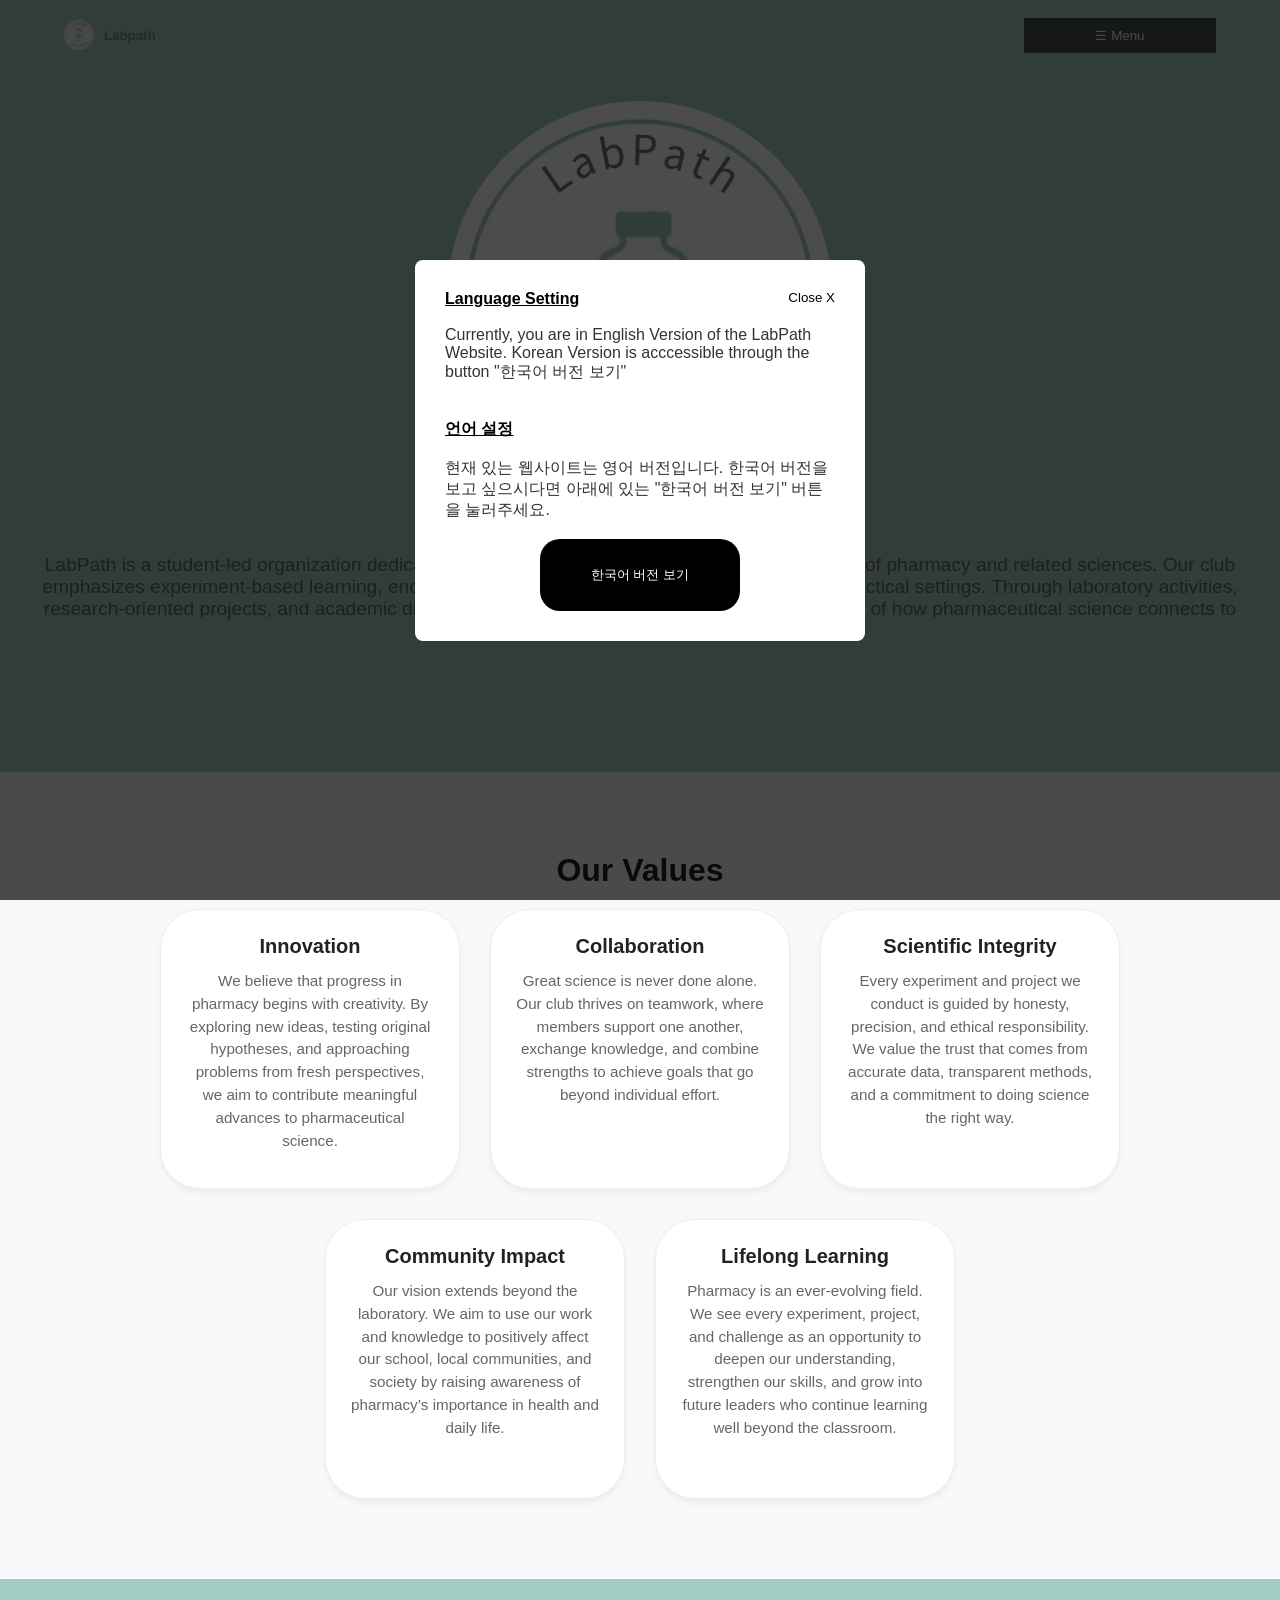
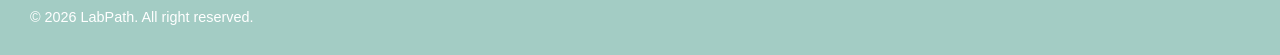
==== index.html @ 00f35640 "Update index.html" ====
<!DOCTYPE html>
<html lang="en">
<head>
    <meta charset="UTF-8">
    <meta name="viewport" content="width=device-width, initial-scale=1.0">
    <title>Labpath</title>
    <link rel="stylesheet" href="style.css">
    <script src="script.js"></script>
    <meta property="og:type" content="website">
    <meta property="og:image" content="https://labpathpharmacy.github.io/LabPath.webp" />
    <meta property="og:title" content="LabPath">
    <link rel="icon" type="image/x-icon" href="LabPath.webp" alt="LabPath Page">
    <meta property="og:description" content="Pharmacy Club consists of high school students">
    <meta name="description" content="Pharmacy Club consists of high school students.">
    <link rel="alternate icon" href="https://labpathpharamcy.github.io/LabPath_ico.ico" type="image/x-icon">
    <link rel="icon" href="https://labpathpharmacy.github.io/Labpath_svg.svg" type="image/svg+xml">
    <script type="application/ld+json">
        {
            "@type": "Organization",
            "name": "LabPath",
            "logo": "https://labpathpharmacy.github.io/LabPath.webp",
            "description": "A student-led Pharmacy Club",
            "foundingDate": "2025",
            "areaServed": "Worldwide",
        }
    </script>
</head>
<body>
    <header>
        <div class="container" id="con">
            <a href="https://labpathpharmacy.github.io/" style="text-decoration: none;">
                <div class="logo">
                    <img src="LabPath.webp" style="width:30px;height:30px;">
                    <h5>Labpath</h5>
                </div>
            </a>
            <div class="bc">
                <button class="mt3" id="mb3" aria-label="menu" data-text-open="Close ✕" onclick="toggleMenu3()"> ☰ Menu</button>             
                <div class="mc3">
                    <!-- <a href="" style="text-decoration: none;"><button class="pec">Project / Event Calendar</button></a> -->
                    <div class="mc2">
                        <button class="mt2" id="mb2" aria-label="reports" data-text-open="Reports" onclick="toggleMenu2()"> Reports </button>
                        <div class="sb2" id="ddM2">
                            <a href="LR1.html"><button>Vitamin C Titration Experiment</button></a>
                            <a href="LR2.html"><button>Acid-Base Titration</button></a>
                            <a href="LR3.html"><button>Luminol Experiment</button></a>
                        </div>
                    </div>
                    <div class="mc">
                        <button class="mt" id="mb" aria-label="contact" data-text-open="Contact" onclick="toggleMenu()">Contact</button>
                        <div class="sb" id="ddM">
                            <a href="https://forms.gle/cx5Lbpp7y3GXTNup8"><button aria-label="Collaboration">Collaboration Request</button></a>
                            <a href="https://forms.gle/TPVjdrsGNQd8Svh7A"><button aria-label="Suggestions">Suggestions/Questions</button></a>
                        </div>
                    </div>
                </div>
            </div> 
        </div>
    </header>
    <section class="hero">
        <div class="container hero-content">
            <img src="LabPath.webp" style="width:30vw;height:30vw;">
            <h2>LabPath</h2>
            <p>
                LabPath is a student-led organization dedicated to advancing interest and knowledge in the field of pharmacy and related sciences. Our club emphasizes experiment-based learning, encouraging members to apply scientific concepts in practical settings. Through laboratory activities, research-oriented projects, and academic discussions, students develop a deeper understanding of how pharmaceutical science connects to health, medicine, and everyday life.
            </p>
        </div>
    </section>
    <section id="organizers" class="section bg-light">
        <div class="container">
            <h3 class="section-title">Our Values</h3>
            <div class="g">
                <div class="image-card">
                    <div class="card-body">
                        <h4>Innovation</h4>
                        <p>We believe that progress in pharmacy begins with creativity. By exploring new ideas, testing original hypotheses, and approaching problems from fresh perspectives, we aim to contribute meaningful advances to pharmaceutical science.</p>
                    </div>
                </div>
                <div class="image-card">
                    <div class="card-body">
                        <h4>Collaboration</h4>
                        <p>Great science is never done alone. Our club thrives on teamwork, where members support one another, exchange knowledge, and combine strengths to achieve goals that go beyond individual effort.</p>
                    </div>
                </div>
                <div class="image-card">
                    <div class="card-body">
                        <h4>Scientific Integrity</h4>
                        <p>Every experiment and project we conduct is guided by honesty, precision, and ethical responsibility. We value the trust that comes from accurate data, transparent methods, and a commitment to doing science the right way.</p>
                    </div>
                </div>
                <div class="image-card">
                    <div class="card-body">
                        <h4>Community Impact</h4>
                        <p>Our vision extends beyond the laboratory. We aim to use our work and knowledge to positively affect our school, local communities, and society by raising awareness of pharmacy’s importance in health and daily life.</p>
                    </div>
                </div>
                <div class="image-card">
                    <div class="card-body">
                        <h4>Lifelong Learning</h4>
                        <p>Pharmacy is an ever-evolving field. We see every experiment, project, and challenge as an opportunity to deepen our understanding, strengthen our skills, and grow into future leaders who continue learning well beyond the classroom.</p>
                    </div>
                </div>
            </div>
        </div>
        <div id="pop" class="pop-o">
            <div class="notice">
                <button class="end" id="end" style="float:right ;border:none; background-color: transparent">Close X</button>
                <h9 style="text-decoration: underline; color:black;font-weight: bold">Language Setting</h9><br><br>
                <p>Currently, you are in English Version of the LabPath Website. Korean Version is acccessible through the button "한국어 버전 보기"</p><br>
                <br>
                <h10 style="text-decoration:underline;color:black;font-weight: bold;">언어 설정</h10><br><br>
                <p> 현재 있는 웹사이트는 영어 버전입니다. 한국어 버전을 보고 싶으시다면 아래에 있는 "한국어 버전 보기" 버튼을 눌러주세요.</p><br>
                 <a href="https://labpathpharmacy.github.io/kr" style="text-decoration: none;"><button class="lang" aria-label="Korean">한국어 버전 보기</button></a>
            </div>
        </div>
    </section>
    <footer>
        <div>
            <p> &copy; 2026 LabPath. All right reserved.</p>
        </div>
    </footer>
</body>
</html>
---- style.css ----
* {
    margin: 0;
    padding: 0;
    box-sizing: border-box;
    user-select: none;
}
body {
    font-family: 'Noto Sans KR', sans-serif;
    color: #333;
    background-color: #fff;
    width:100%
}
.content {
    padding:50px;
    line-height: 2.0;
    width:100%;
}
.container {
    width: 100%;
    margin: 0 auto;
    padding: 0 20px;
    position: sticky;
}
header {
    background: #a3ccc4;
    border-bottom: 1px solid #eee;
    position: sticky;
    top: 0;
    z-index: 100;
    width:100%;
}
header .container {
    display: flex;
    justify-content: space-between;
    align-items: center;
    height: 70px;
    width:100vw;
}
.logo {
    font-size: 1rem;
    color: #727272;
    margin-left:5vw;
    display:flex;
    flex-direction: row;
    align-items: center;
    gap:10px;
    font-weight: 700;
}
.hero {
    background: linear-gradient(rgba(163, 204, 196, 1), rgba(163, 204, 196, 1)), url('https://unsplash.com') no-repeat center center/cover;
    padding: 100px 0;
    text-align: center;
}
.hero-content h2 {
    font-size: 2.5rem;
    margin-bottom: 20px;
    color: #222;
}
.hero-content p {
    font-size: 1.2rem;
    color: #666;
    margin-bottom: 30px;
}
.section {
    padding: 80px 0;
}
.bg-light {
    background-color: #f8f9fa;
}
.section-title {
    font-size: 2rem;
    text-align: center;
    margin-bottom: 20px;
    color: #222;
}
.section-desc {
    text-align: center;
    max-width: 800px;
    margin: 0 auto;
    color: #666;
    font-size: 1.1rem;
}
.text-center {
    text-align: center;
}
.grid {
    display: grid;
    grid-template-columns: repeat(auto-fit, minmax(300px, 1fr));
    gap: 30px;
    margin-top: 40px;
}
.card {
    background: #fff;
    padding: 30px;
    border-radius: 40px;
    box-shadow: 0 4px 6px rgba(0,0,0,0.05);
    text-align: center;
    border: 1px solid #eee;
}
.card-icon {
    font-size: 3rem;
    margin-bottom: 15px;
}
.card p {
    color: #666;
    font-size: 0.95rem;
}
footer {
    background: #a3ccc4;
    color: #fff;
    text-align: left;
    padding: 20px 0;
    font-size: 0.9rem;
    padding:30px;   
}
.g {
    display: flex;
    flex-wrap: wrap;
    flex-direction: row;
    justify-content: center;
    gap:30px
}
.image-card {
    border-radius: 40px;
    box-shadow: 0 4px 6px rgba(0,0,0,0.05);
    overflow: hidden; 
    border: 1px solid #eee;
    background: #fff;
    width:300px;
    height:280px;
}
.card-body {
    padding: 25px;
    text-align: center;
}
.card-body h4 {
    font-size: 1.25rem;
    color: #222;
    margin-bottom: 12px;
    font-weight: bold;
}
.card-body p {
    font-size: 0.95rem;
    color: #666;
    line-height: 1.5;
}
#con {
    display: flex;
    justify-content: space-between;
    gap:80px;
    width: 100%;
    margin: 0 auto;
    padding: 0 20px;
    margin-top: 30px;
    margin-bottom: 30px;
    position: fixed;
    z-index: 1000;
    background-color: #a3ccc4;
    margin:0;
    padding: 0;
    box-sizing: border-box; 
    opacity:0.8;
}
.bc {
    font-family: Arial, sans-serif;
    position: relative;
    display: inline-block;
    margin-right:5vw;
    width:15vw;
}
.mc3, .sb2, .sb {
    display: none;
    position: absolute;
    left: 0;
    background-color: #f9f9f9;
    box-shadow: 0px 8px 16px 0px rgba(0,0,0,0,2);
    z-index: 1;
}
.mc2, .mc {
    position: relative;
}
.bc button {
    width: 15vw;
    padding: 10px 15px;
    text-align: center;
    border: none;
    background: #fff;
    cursor: pointer;
}
.bc button:hover {
    background-color: #f1f1f1;
}
#mb3 {
    background-color: #333;
    color: white;
}
#mb3:hover {
    background-color: #555;
}
.show-menu {
    display: block !important;
}
p{
    width:100%
}
@media (max-width:620px) {
    .bc button {
        width:20vw;
    }
    .bc {
        margin-right: 8vw;
    }
}
@media (max-width: 440px) { 
    .bc button {
        width:24vw;
    }
    .bc {
        margin-right: 12vw;
    }
}
@media (max-width:356px)  {
    .bc button {
        width:26vw;
    }
    .bc {
        margin-right: 16vw;
    }
}
@media (max-width:329px)  {
    .bc button {
        width:24vw;
    }
    .bc {
        margin-right: 12vw;
    }
}
.pop-o {
    position: fixed;
    top: 0; left: 0;
    width: 100%; height: 100%;
    background: rgba(0,0,0,0.7);
    display: none;
    justify-content: center;
    align-items: center;
    z-index: 9999;
    padding: 20px;
}
.pop-o.show {  
    display: flex;  
}
.notice {
    background: white;
    padding: 30px;
    border-radius: 8px;
    max-width: 450px;
    width: 100%;
}
.lang {
    background: black;
    color: white;
    margin-left: auto;
    margin-right: auto;
    width:200px;
    border:none;
    height:8vh;
    border-radius: 20px;
    display:flex; justify-content:center; align-items: center;
}
.lang:hover {
    background-color: #a3ccc4;
    color: #727272;
}
.end:hover {
    background-color: #a3ccc4;
    color: #727272;
}
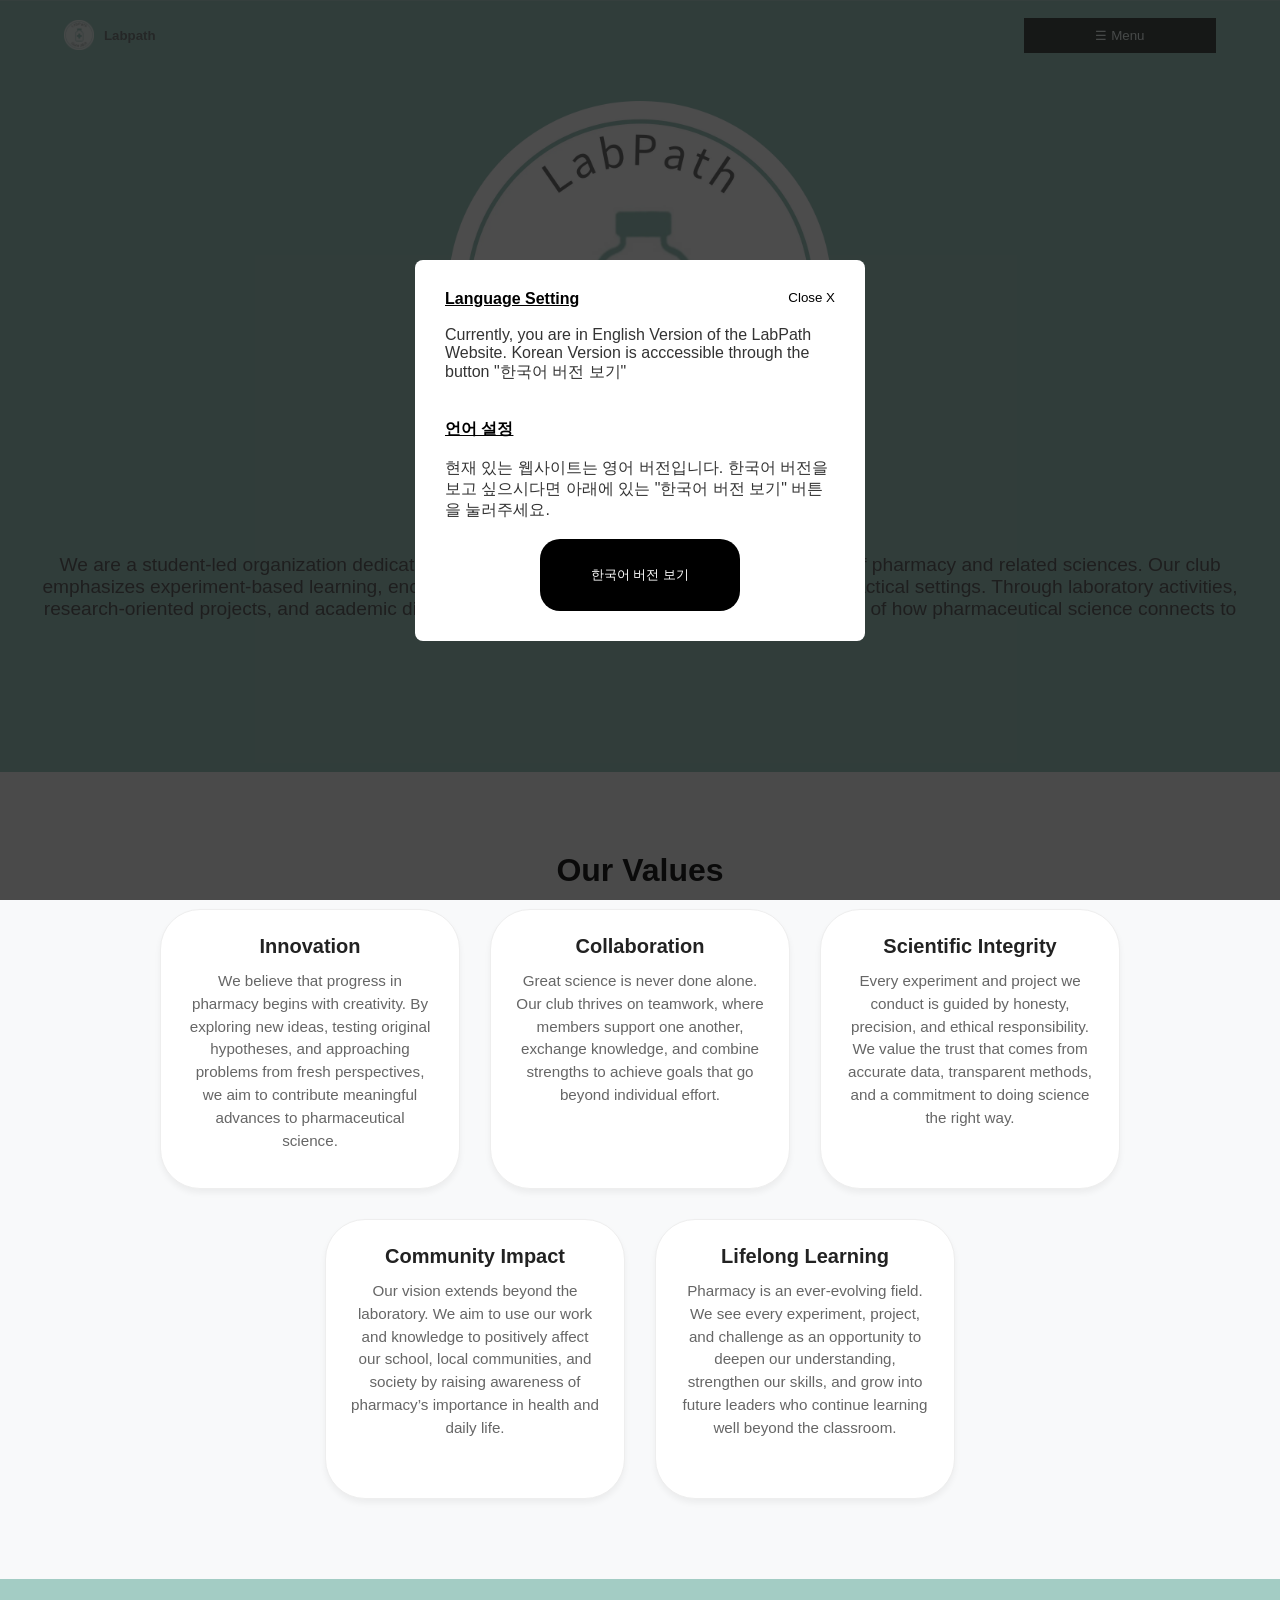
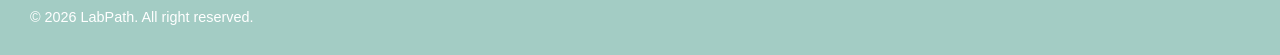
==== commit 3347ab8d: "Update index.html" ====
--- a/index.html
+++ b/index.html
@@ -12,23 +12,13 @@
     <link rel="icon" type="image/x-icon" href="LabPath.webp" alt="LabPath Page">
     <meta property="og:description" content="Pharmacy Club consists of high school students">
     <meta name="description" content="Pharmacy Club consists of high school students.">
-    <link rel="alternate icon" href="https://labpathpharamcy.github.io/LabPath_ico.ico" type="image/x-icon">
-    <link rel="icon" href="https://labpathpharmacy.github.io/Labpath_svg.svg" type="image/svg+xml">
-    <script type="application/ld+json">
-        {
-            "@type": "Organization",
-            "name": "LabPath",
-            "logo": "https://labpathpharmacy.github.io/LabPath.webp",
-            "description": "A student-led Pharmacy Club",
-            "foundingDate": "2025",
-            "areaServed": "Worldwide",
-        }
-    </script>
+    <link rel="alternate icon" href="https://labpathpharamcy.github.io/LabPath.ico" type="image/x-icon">
+    <link rel="icon" href="https://labpathpharmacy.github.io/Labpath.svg" type="image/svg+xml">
 </head>
 <body>
     <header>
         <div class="container" id="con">
-            <a href="https://labpathpharmacy.github.io/" style="text-decoration: none;">
+            <a href="https://labpathpharmacy.github.io/eng/" style="text-decoration: none;">
                 <div class="logo">
                     <img src="LabPath.webp" style="width:30px;height:30px;">
                     <h5>Labpath</h5>
@@ -39,22 +29,13 @@
                 <div class="mc3">
                     <!-- <a href="" style="text-decoration: none;"><button class="pec">Project / Event Calendar</button></a> -->
                     <div class="mc2">
-                        <button class="mt2" id="mb2" aria-label="reports" data-text-open="Reports" onclick="toggleMenu2()"> Reports </button>
-                        <div class="sb2" id="ddM2">
-                            <a href="LR1.html"><button>Vitamin C Titration Experiment</button></a>
-                            <a href="LR2.html"><button>Acid-Base Titration</button></a>
-                            <a href="LR3.html"><button>Luminol Experiment</button></a>
-                        </div>
+                        <a href="reports.html"><button class="mt2" id="mb2" aria-label="reports"> Reports </button></a>
                     </div>
                     <div class="mc">
-                        <button class="mt" id="mb" aria-label="contact" data-text-open="Contact" onclick="toggleMenu()">Contact</button>
-                        <div class="sb" id="ddM">
-                            <a href="https://forms.gle/cx5Lbpp7y3GXTNup8"><button aria-label="Collaboration">Collaboration Request</button></a>
-                            <a href="https://forms.gle/TPVjdrsGNQd8Svh7A"><button aria-label="Suggestions">Suggestions/Questions</button></a>
-                        </div>
+                        <a href="https://forms.gle/wPCLvLvKQaGpgX5N9"><button class="mt" id="mb" aria-label="contact">Contact</button></a>
                     </div>
                 </div>
-            </div> 
+            </div>  
         </div>
     </header>
     <section class="hero">
@@ -62,7 +43,7 @@
             <img src="LabPath.webp" style="width:30vw;height:30vw;">
             <h2>LabPath</h2>
             <p>
-                LabPath is a student-led organization dedicated to advancing interest and knowledge in the field of pharmacy and related sciences. Our club emphasizes experiment-based learning, encouraging members to apply scientific concepts in practical settings. Through laboratory activities, research-oriented projects, and academic discussions, students develop a deeper understanding of how pharmaceutical science connects to health, medicine, and everyday life.
+                We are a student-led organization dedicated to advancing interest and knowledge in the field of pharmacy and related sciences. Our club emphasizes experiment-based learning, encouraging members to apply scientific concepts in practical settings. Through laboratory activities, research-oriented projects, and academic discussions, students develop a deeper understanding of how pharmaceutical science connects to health, medicine, and everyday life.
             </p>
         </div>
     </section>
@@ -104,13 +85,13 @@
         </div>
         <div id="pop" class="pop-o">
             <div class="notice">
-                <button class="end" id="end" style="float:right ;border:none; background-color: transparent">Close X</button>
+                <button id="end" style="float:right ;border:none; background-color: transparent">Close X</button>
                 <h9 style="text-decoration: underline; color:black;font-weight: bold">Language Setting</h9><br><br>
                 <p>Currently, you are in English Version of the LabPath Website. Korean Version is acccessible through the button "한국어 버전 보기"</p><br>
                 <br>
                 <h10 style="text-decoration:underline;color:black;font-weight: bold;">언어 설정</h10><br><br>
                 <p> 현재 있는 웹사이트는 영어 버전입니다. 한국어 버전을 보고 싶으시다면 아래에 있는 "한국어 버전 보기" 버튼을 눌러주세요.</p><br>
-                 <a href="https://labpathpharmacy.github.io/kr" style="text-decoration: none;"><button class="lang" aria-label="Korean">한국어 버전 보기</button></a>
+                 <a href="https://labpathpharmacy.github.io/kr/" style="text-decoration: none;"><button class="lang" aria-label="Korean">한국어 버전 보기</button></a>
             </div>
         </div>
     </section>
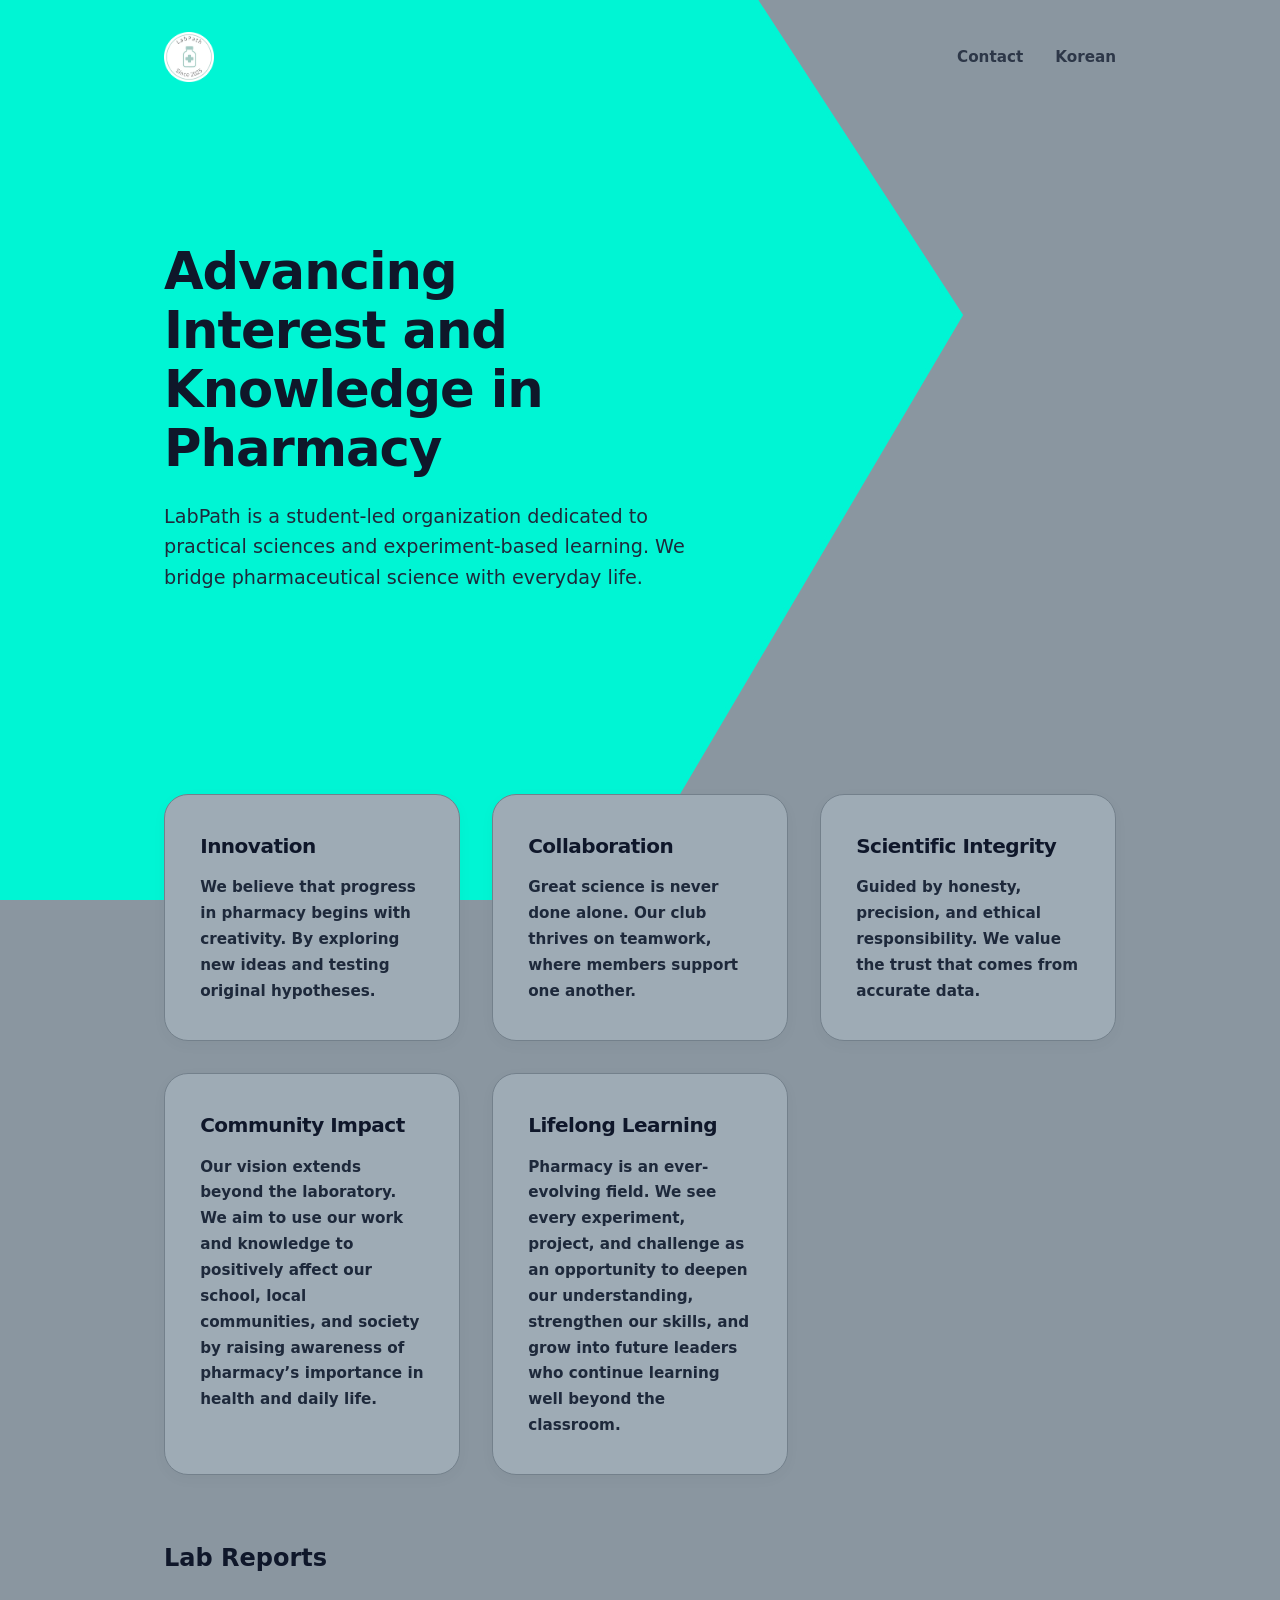
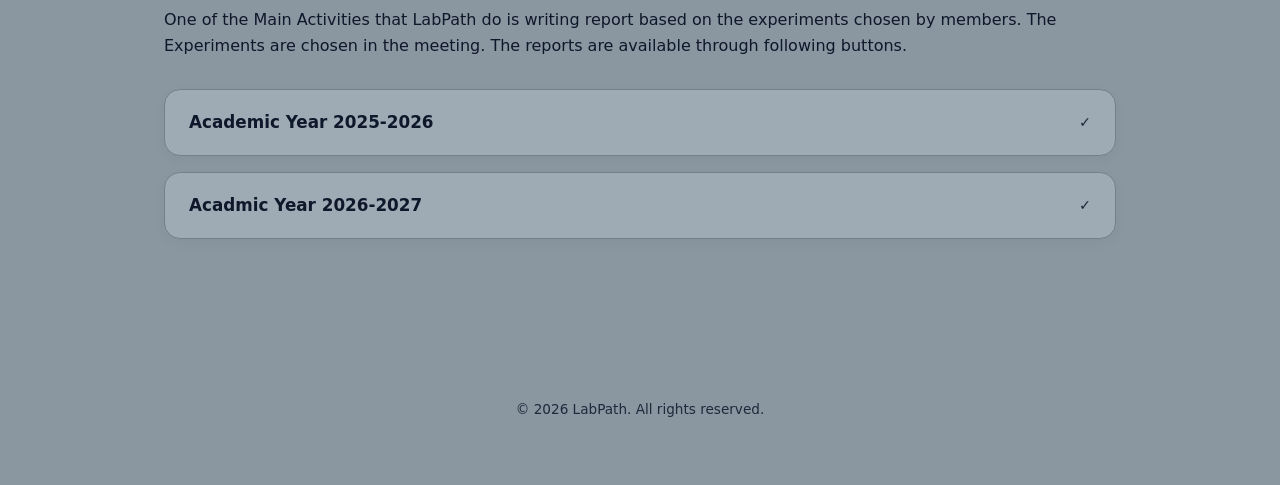
==== commit d4b9aefe: "Add files via upload" ====
--- a/index.html
+++ b/index.html
@@ -1,11 +1,9 @@
 <!DOCTYPE html>
-<html lang="en">
+<html lang="ko">
 <head>
     <meta charset="UTF-8">
     <meta name="viewport" content="width=device-width, initial-scale=1.0">
-    <title>Labpath</title>
-    <link rel="stylesheet" href="style.css">
-    <script src="script.js"></script>
+    <title>LabPath</title>
     <meta property="og:type" content="website">
     <meta property="og:image" content="https://labpathpharmacy.github.io/LabPath.webp" />
     <meta property="og:title" content="LabPath">
@@ -14,91 +12,185 @@
     <meta name="description" content="Pharmacy Club consists of high school students.">
     <link rel="alternate icon" href="https://labpathpharamcy.github.io/LabPath.ico" type="image/x-icon">
     <link rel="icon" href="https://labpathpharmacy.github.io/Labpath.svg" type="image/svg+xml">
+    <style>
+        :root {
+            --bg: #8a96a0;
+            --txt: #0f172a; 
+            --primary: #00f5d4; 
+            --card-bg: #9eabb5; 
+            --border: #73808b; 
+            --muted: #1e293b;
+            --left-fill: #00f5d4;
+        }
+        * { box-sizing: border-box; margin: 0; padding: 0; font-family: system-ui, sans-serif; }
+        body { background: var(--bg) !important; color: var(--txt); line-height: 1.6; position: relative; overflow-x: hidden; min-height: 100vh; }
+        .bg-graphic-container {
+            position: fixed; top: 0; left: 0; width: 100vw; height: 100vh;
+            z-index: -1; pointer-events: none; overflow: hidden;
+        }
+        .bg-graphic {
+            width: 100%; height: 100%; display: block;
+        }
+        .container { max-width: 1000px; margin: 0 auto; padding: 0 1.5rem; position: relative; z-index: 10; }
+        nav { display: flex; justify-content: space-between; align-items: center; padding: 2rem 0; }
+        nav h1 { font-size: 1.35rem; font-weight: 800; letter-spacing: -0.5px; color: #0f172a; }
+        nav h1 span { color: #009e86; } 
+        nav ul { display: flex; list-style: none; gap: 2rem; }
+        nav a { color: #2d3748; text-decoration: none; font-size: 0.95rem; font-weight: 600; transition: color 0.2s; }
+        nav a:hover { color: #ffffff; }
+        .hero { padding: 8rem 0 6rem; max-width: 530px; }
+        .hero h2 { font-size: 3.2rem; font-weight: 800; line-height: 1.15; margin-bottom: 1.5rem; letter-spacing: -1px; color: #0f172a; }
+        .hero p { color: #1e293b; font-size: 1.2rem; margin-bottom: 2.5rem; font-weight: 500; }
+        .btn { display: inline-block; background: #0f172a; color: #ffffff; padding: 0.85rem 1.8rem; border-radius: 30px; text-decoration: none; font-weight: 600; transition: all 0.25s; border: none; }
+        .btn:hover { background: #ffffff; color: #000; transform: translateY(-2px); box-shadow: 0 4px 20px rgba(0,0,0,0.2); }
+        .grid { display: grid; grid-template-columns: repeat(auto-fit, minmax(280px, 1fr)); gap: 2rem; margin: 4rem 0; }
+        .card { 
+            background: var(--card-bg) !important; 
+            border: 1px solid var(--border) !important; 
+            padding: 2.2rem; 
+            border-radius: 24px; 
+            box-shadow: 0 4px 15px rgba(0,0,0,0.03); 
+            transition: all 0.25s ease; 
+        }
+        .card:hover { 
+            transform: translateY(-5px); 
+            background: #ffffff !important; 
+            border-color: #00f5d4 !important; 
+            box-shadow: 0 12px 24px rgba(0,245,212,0.2); 
+        }
+        .card h3 { font-size: 1.25rem; margin-bottom: 0.85rem; letter-spacing: -0.5px; color: #0f172a; font-weight: 800; }
+        .card p { font-size: 0.95rem; color: #1e293b; line-height: 1.7; font-weight: 600; }
+        .faq-section { margin-bottom: 6rem; }  
+        details {
+            background: var(--card-bg) !important;
+            border: 1px solid var(--border) !important;
+            border-radius: 16px;
+            margin-bottom: 1rem;
+            padding: 0;
+            overflow: hidden;
+            box-shadow: 0 4px 15px rgba(0,0,0,0.03);
+            transition: all 0.25s ease;
+        }
+        details:hover {
+            border-color: #00f5d4 !important;
+            box-shadow: 0 6px 18px rgba(0,245,212,0.1);
+        }
+        summary {
+            padding: 1.2rem 1.5rem;
+            font-weight: 700;
+            font-size: 1.05rem;
+            color: #0f172a;
+            cursor: pointer;
+            list-style: none;
+            display: flex;
+            justify-content: space-between;
+            align-items: center;
+            transition: background 0.2s;
+        }
+        summary:hover { background: rgba(255, 255, 255, 0.15); }
+        summary::after {
+            content: "✓"; 
+            font-size: 0.9rem;
+            color: #1e293b;
+            font-weight: 900;
+        }
+        details[open] summary::after {
+            color: #0f172a;
+        }
+        details[open] summary {
+            background: rgba(0, 245, 212, 0.25);
+            border-bottom: 1px solid var(--border);
+        }
+        .faq-content {
+            padding: 1.2rem 1.5rem;
+            font-size: 0.95rem;
+            color: #1e293b;
+            background: rgba(255, 255, 255, 0.5);
+            font-weight: 500;
+            display:flex;
+            justify-content: center;
+            gap:30px;
+        }
+         .f{
+            width:115px;
+            height:75px;
+            border:none;
+            border-radius:30px;
+            background:rgba(255, 255, 255, 0.5);
+            
+        }
+        .f:hover {
+            background:#00f5d4;   
+        }
+        footer { text-align: center; padding: 4rem 0; color: #1e293b; font-size: 0.85rem; font-weight: 500; }
+    </style>
 </head>
 <body>
-    <header>
-        <div class="container" id="con">
-            <a href="https://labpathpharmacy.github.io/eng/" style="text-decoration: none;">
-                <div class="logo">
-                    <img src="LabPath.webp" style="width:30px;height:30px;">
-                    <h5>Labpath</h5>
-                </div>
-            </a>
-            <div class="bc">
-                <button class="mt3" id="mb3" aria-label="menu" data-text-open="Close ✕" onclick="toggleMenu3()"> ☰ Menu</button>             
-                <div class="mc3">
-                    <!-- <a href="" style="text-decoration: none;"><button class="pec">Project / Event Calendar</button></a> -->
-                    <div class="mc2">
-                        <a href="reports.html"><button class="mt2" id="mb2" aria-label="reports"> Reports </button></a>
+    <div class="bg-graphic-container">
+        <svg class="bg-graphic" viewBox="0 0 1000 1000" preserveAspectRatio="none" xmlns="http://w3.org">
+            <rect width="1000" height="1000" fill="#8a96a0" />
+            <path d="M 0 0 L 590 0 L 750 350 L 480 1000 L 0 1000 Z" fill="var(--left-fill)" />
+            <path d="M 590 0 L 750 350 L 480 1000" fill="none" stroke="#00f5d4" stroke-width="4.5" stroke-miterlimit="10" stroke-linecap="square"/>
+        </svg>
+    </div>
+    <div class="container">
+        <nav>
+            <h1 style="display:flex;;"><img src="LabPath.webp" style="width:50px;height:50px; margin-right:2vw"></h1>
+            <ul>
+                <li><a href="https://docs.google.com/forms/d/e/1FAIpQLSdUo8A0MlQK2juJY_ryWIZAU2O4vNUacJST5PNRgIct8GRuCw/viewform">Contact</a></li>
+                <li><a href="https://labpathpharmacy.github.io/kr/">Korean</a></li>
+            </ul>
+        </nav>
+        <main>
+            <section id="about" class="hero">
+                <h2>Advancing Interest and Knowledge in Pharmacy</h2>
+                <p>LabPath is a student-led organization dedicated to practical sciences and experiment-based learning. We bridge pharmaceutical science with everyday life.</p>
+            </section>
+            
+            <section id="values">
+                <div class="grid">
+                    <div class="card">
+                        <h3>Innovation</h3>
+                        <p>We believe that progress in pharmacy begins with creativity. By exploring new ideas and testing original hypotheses.</p>
                     </div>
-                    <div class="mc">
-                        <a href="https://forms.gle/wPCLvLvKQaGpgX5N9"><button class="mt" id="mb" aria-label="contact">Contact</button></a>
+                    <div class="card">
+                        <h3>Collaboration</h3>
+                        <p>Great science is never done alone. Our club thrives on teamwork, where members support one another.</p>
                     </div>
-                </div>
-            </div>  
-        </div>
-    </header>
-    <section class="hero">
-        <div class="container hero-content">
-            <img src="LabPath.webp" style="width:30vw;height:30vw;">
-            <h2>LabPath</h2>
-            <p>
-                We are a student-led organization dedicated to advancing interest and knowledge in the field of pharmacy and related sciences. Our club emphasizes experiment-based learning, encouraging members to apply scientific concepts in practical settings. Through laboratory activities, research-oriented projects, and academic discussions, students develop a deeper understanding of how pharmaceutical science connects to health, medicine, and everyday life.
-            </p>
-        </div>
-    </section>
-    <section id="organizers" class="section bg-light">
-        <div class="container">
-            <h3 class="section-title">Our Values</h3>
-            <div class="g">
-                <div class="image-card">
-                    <div class="card-body">
-                        <h4>Innovation</h4>
-                        <p>We believe that progress in pharmacy begins with creativity. By exploring new ideas, testing original hypotheses, and approaching problems from fresh perspectives, we aim to contribute meaningful advances to pharmaceutical science.</p>
+                    <div class="card">
+                        <h3>Scientific Integrity</h3>
+                        <p>Guided by honesty, precision, and ethical responsibility. We value the trust that comes from accurate data.</p>
                     </div>
-                </div>
-                <div class="image-card">
-                    <div class="card-body">
-                        <h4>Collaboration</h4>
-                        <p>Great science is never done alone. Our club thrives on teamwork, where members support one another, exchange knowledge, and combine strengths to achieve goals that go beyond individual effort.</p>
-                    </div>
-                </div>
-                <div class="image-card">
-                    <div class="card-body">
-                        <h4>Scientific Integrity</h4>
-                        <p>Every experiment and project we conduct is guided by honesty, precision, and ethical responsibility. We value the trust that comes from accurate data, transparent methods, and a commitment to doing science the right way.</p>
-                    </div>
-                </div>
-                <div class="image-card">
-                    <div class="card-body">
-                        <h4>Community Impact</h4>
+                    <div class="card">
+                        <h3>Community Impact</h3>
                         <p>Our vision extends beyond the laboratory. We aim to use our work and knowledge to positively affect our school, local communities, and society by raising awareness of pharmacy’s importance in health and daily life.</p>
                     </div>
-                </div>
-                <div class="image-card">
-                    <div class="card-body">
-                        <h4>Lifelong Learning</h4>
+                    <div class="card">
+                        <h3>Lifelong Learning</h3>
                         <p>Pharmacy is an ever-evolving field. We see every experiment, project, and challenge as an opportunity to deepen our understanding, strengthen our skills, and grow into future leaders who continue learning well beyond the classroom.</p>
                     </div>
                 </div>
-            </div>
-        </div>
-        <div id="pop" class="pop-o">
-            <div class="notice">
-                <button id="end" style="float:right ;border:none; background-color: transparent">Close X</button>
-                <h9 style="text-decoration: underline; color:black;font-weight: bold">Language Setting</h9><br><br>
-                <p>Currently, you are in English Version of the LabPath Website. Korean Version is acccessible through the button "한국어 버전 보기"</p><br>
-                <br>
-                <h10 style="text-decoration:underline;color:black;font-weight: bold;">언어 설정</h10><br><br>
-                <p> 현재 있는 웹사이트는 영어 버전입니다. 한국어 버전을 보고 싶으시다면 아래에 있는 "한국어 버전 보기" 버튼을 눌러주세요.</p><br>
-                 <a href="https://labpathpharmacy.github.io/kr/" style="text-decoration: none;"><button class="lang" aria-label="Korean">한국어 버전 보기</button></a>
-            </div>
-        </div>
-    </section>
-    <footer>
-        <div>
-            <p> &copy; 2026 LabPath. All right reserved.</p>
-        </div>
-    </footer>
+            </section>
+            <section id="faq" class="faq-section">
+                <h2>Lab Reports</h2>
+                <p style="text-align:left; margin-top:30px; margin-bottom: 30px;">One of the Main Activities that LabPath do is writing report based on the experiments chosen by members. The Experiments are chosen in the meeting. The reports are available through following buttons.</p>
+                <details>
+                    <summary>Academic Year 2025-2026</summary>
+                    <div class="faq-content">
+                        <a href="https://online.fliphtml5.com/LabPath/fzef/"><button class="f">Step 1</button></a>
+                        <a href="https://online.fliphtml5.com/LabPath/wvlh/"><button class="f">Step 2</button></a>
+                        <a href="https://online.fliphtml5.com/LabPath/migt/"><button class="f">Step 3</button></a>
+                    </div>
+                </details>
+                <details>
+                    <summary>Acadmic Year 2026-2027</summary>
+                    <div class="faq-content">
+                        <a href="https://online.fliphtml5.com/LabPath/LabPath-Step4-final/"><button class="f">Step 4</button></a>
+                    </div>
+                </details>
+            </section>
+        </main>
+        <footer>&copy; 2026 LabPath. All rights reserved.</footer>
+    </div>
 </body>
-</html>
+</html>
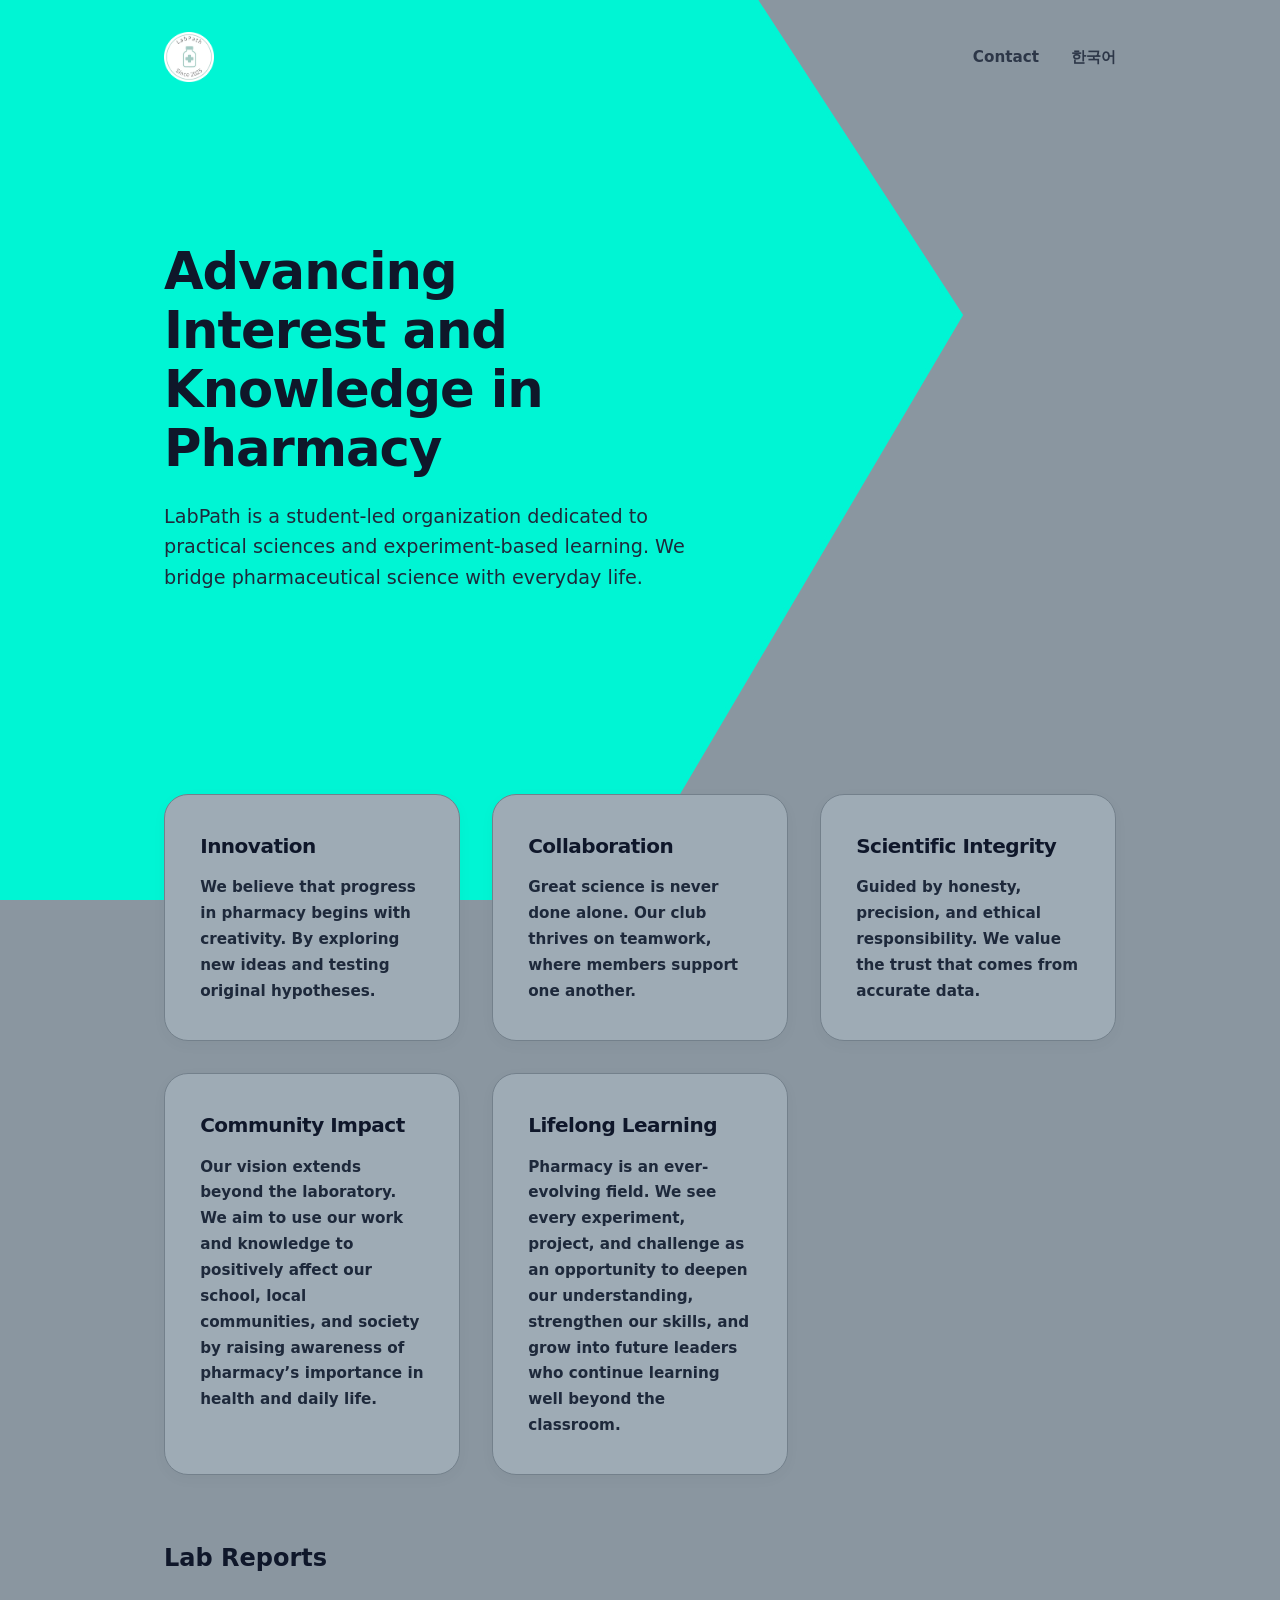
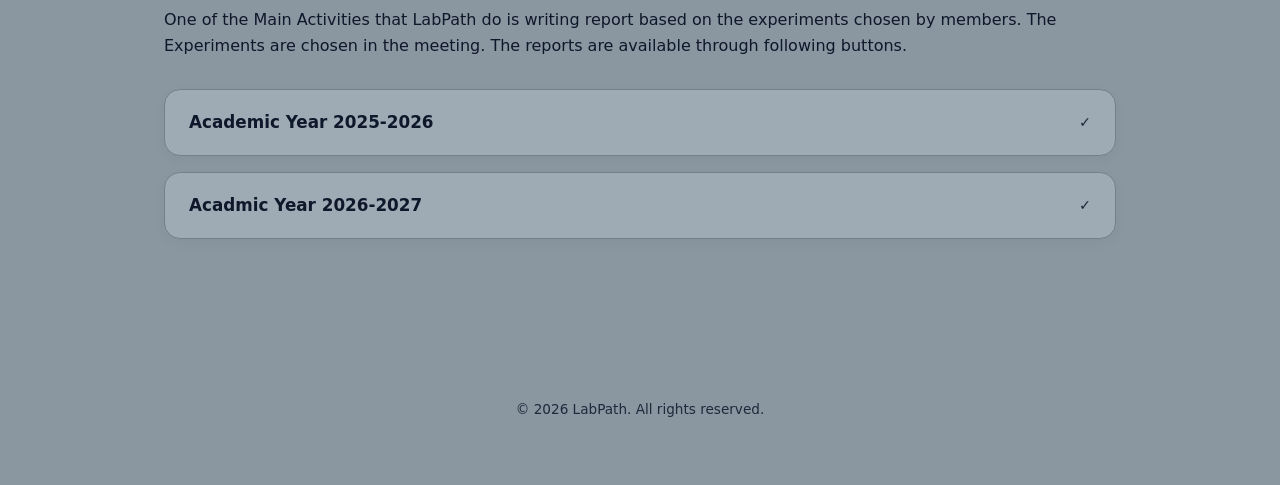
==== commit dd72dc17: "Update index.html" ====
--- a/index.html
+++ b/index.html
@@ -138,7 +138,7 @@
             <h1 style="display:flex;;"><img src="LabPath.webp" style="width:50px;height:50px; margin-right:2vw"></h1>
             <ul>
                 <li><a href="https://docs.google.com/forms/d/e/1FAIpQLSdUo8A0MlQK2juJY_ryWIZAU2O4vNUacJST5PNRgIct8GRuCw/viewform">Contact</a></li>
-                <li><a href="https://labpathpharmacy.github.io/kr/">Korean</a></li>
+                <li><a href="https://labpathpharmacy.github.io/kr/">한국어</a></li>
             </ul>
         </nav>
         <main>
@@ -193,4 +193,4 @@
         <footer>&copy; 2026 LabPath. All rights reserved.</footer>
     </div>
 </body>
-</html>+</html>
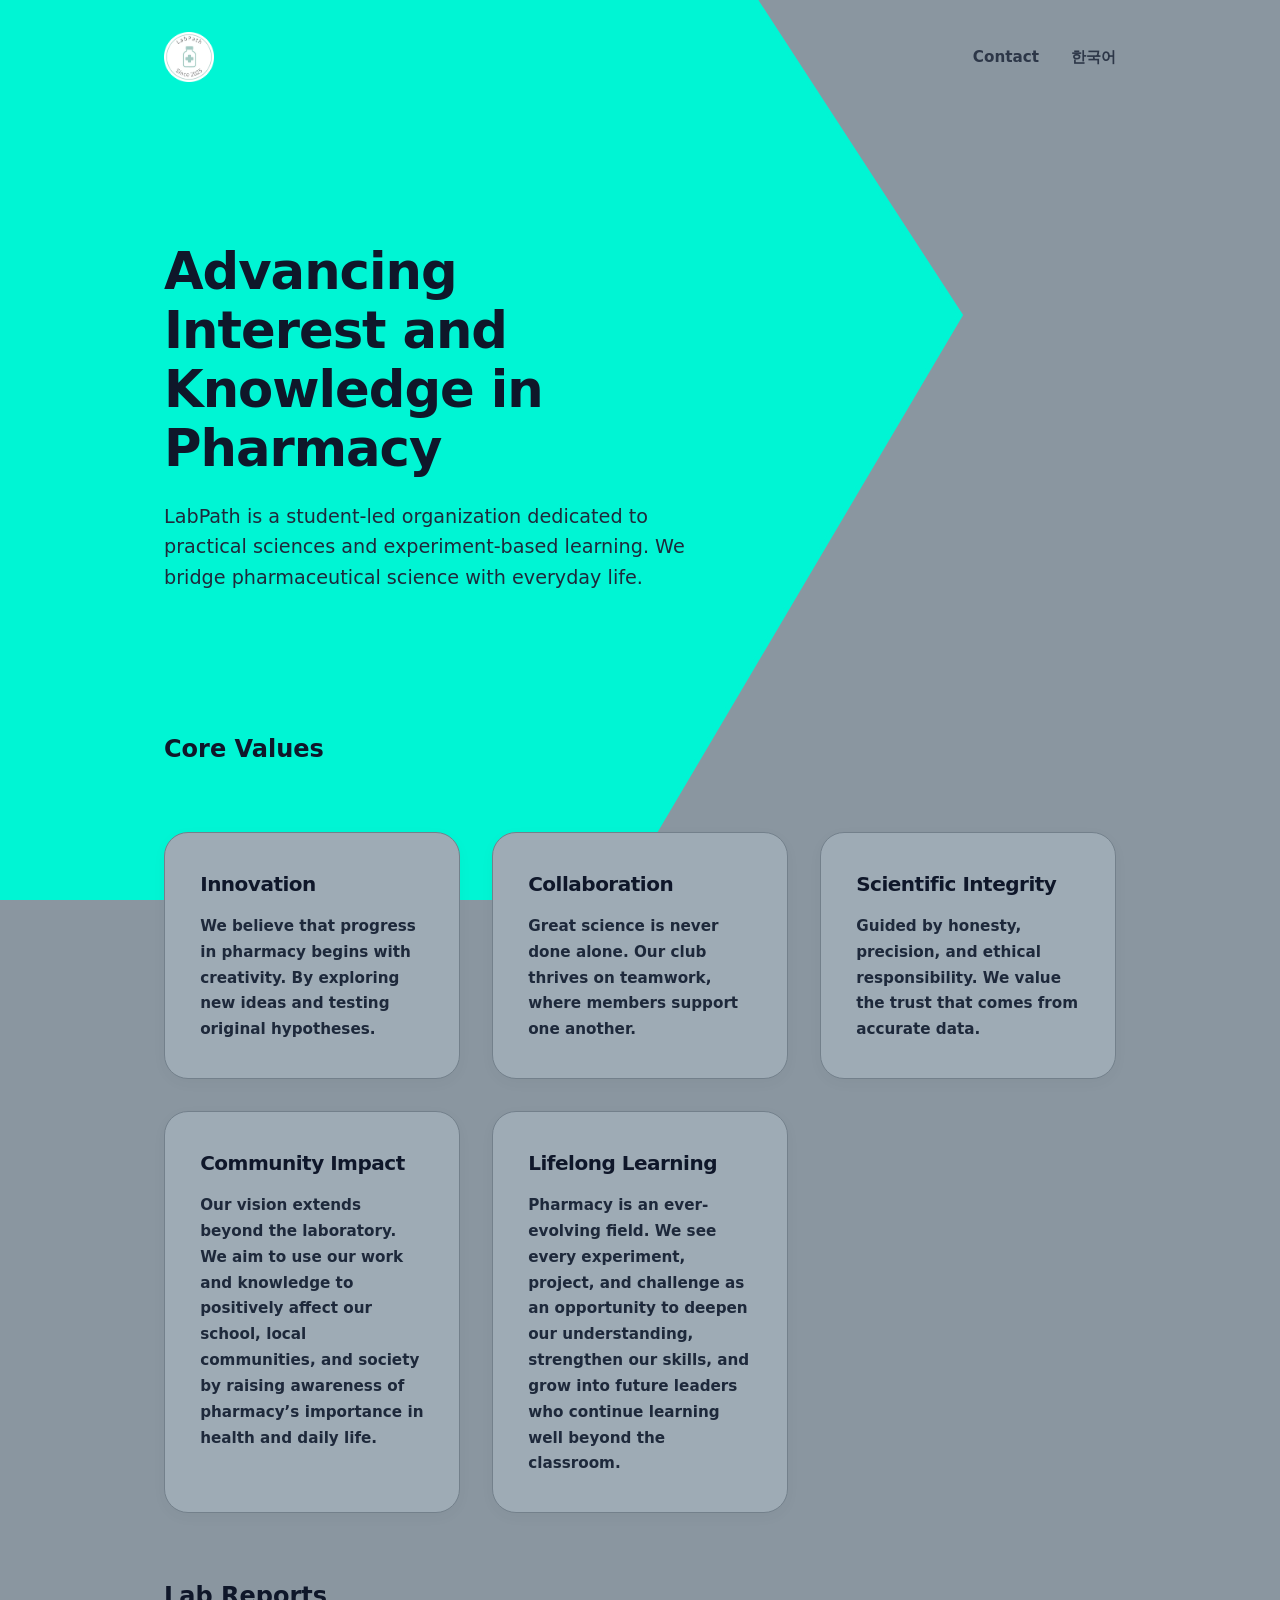
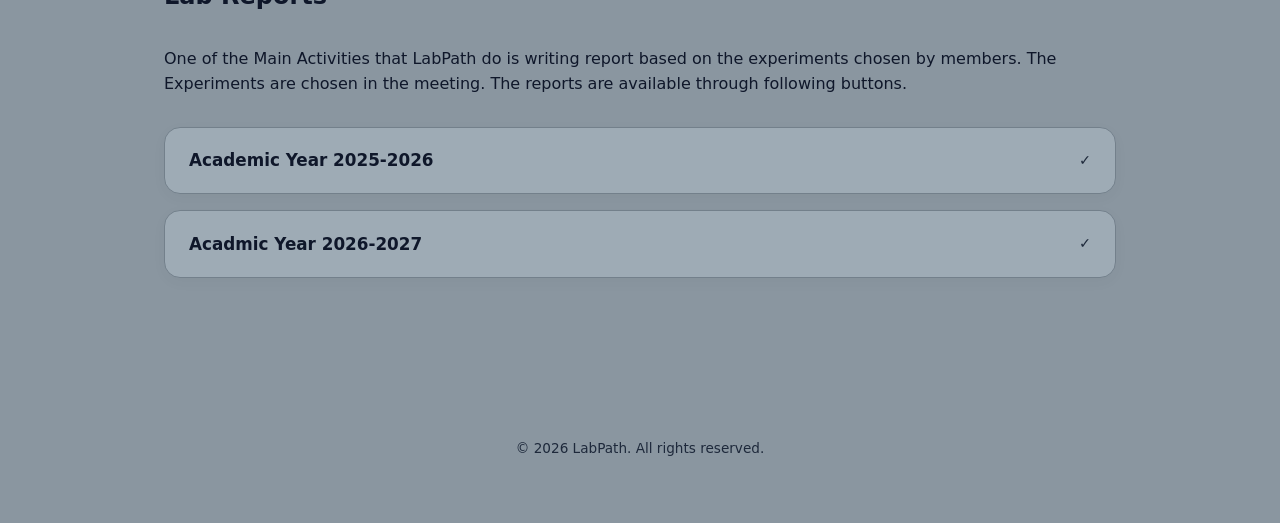
==== commit c9fe5cb8: "Update index.html" ====
--- a/index.html
+++ b/index.html
@@ -112,12 +112,18 @@
             gap:30px;
         }
          .f{
-            width:115px;
-            height:75px;
+            width:15vw;
+            height:7vw;
             border:none;
             border-radius:30px;
             background:rgba(255, 255, 255, 0.5);
             
+        }
+        @media (max-width:500px) {
+            .f {
+                width: 20vw;
+                height:10vw;
+            }
         }
         .f:hover {
             background:#00f5d4;   
@@ -148,6 +154,7 @@
             </section>
             
             <section id="values">
+                <h2>Core Values</h2>
                 <div class="grid">
                     <div class="card">
                         <h3>Innovation</h3>
